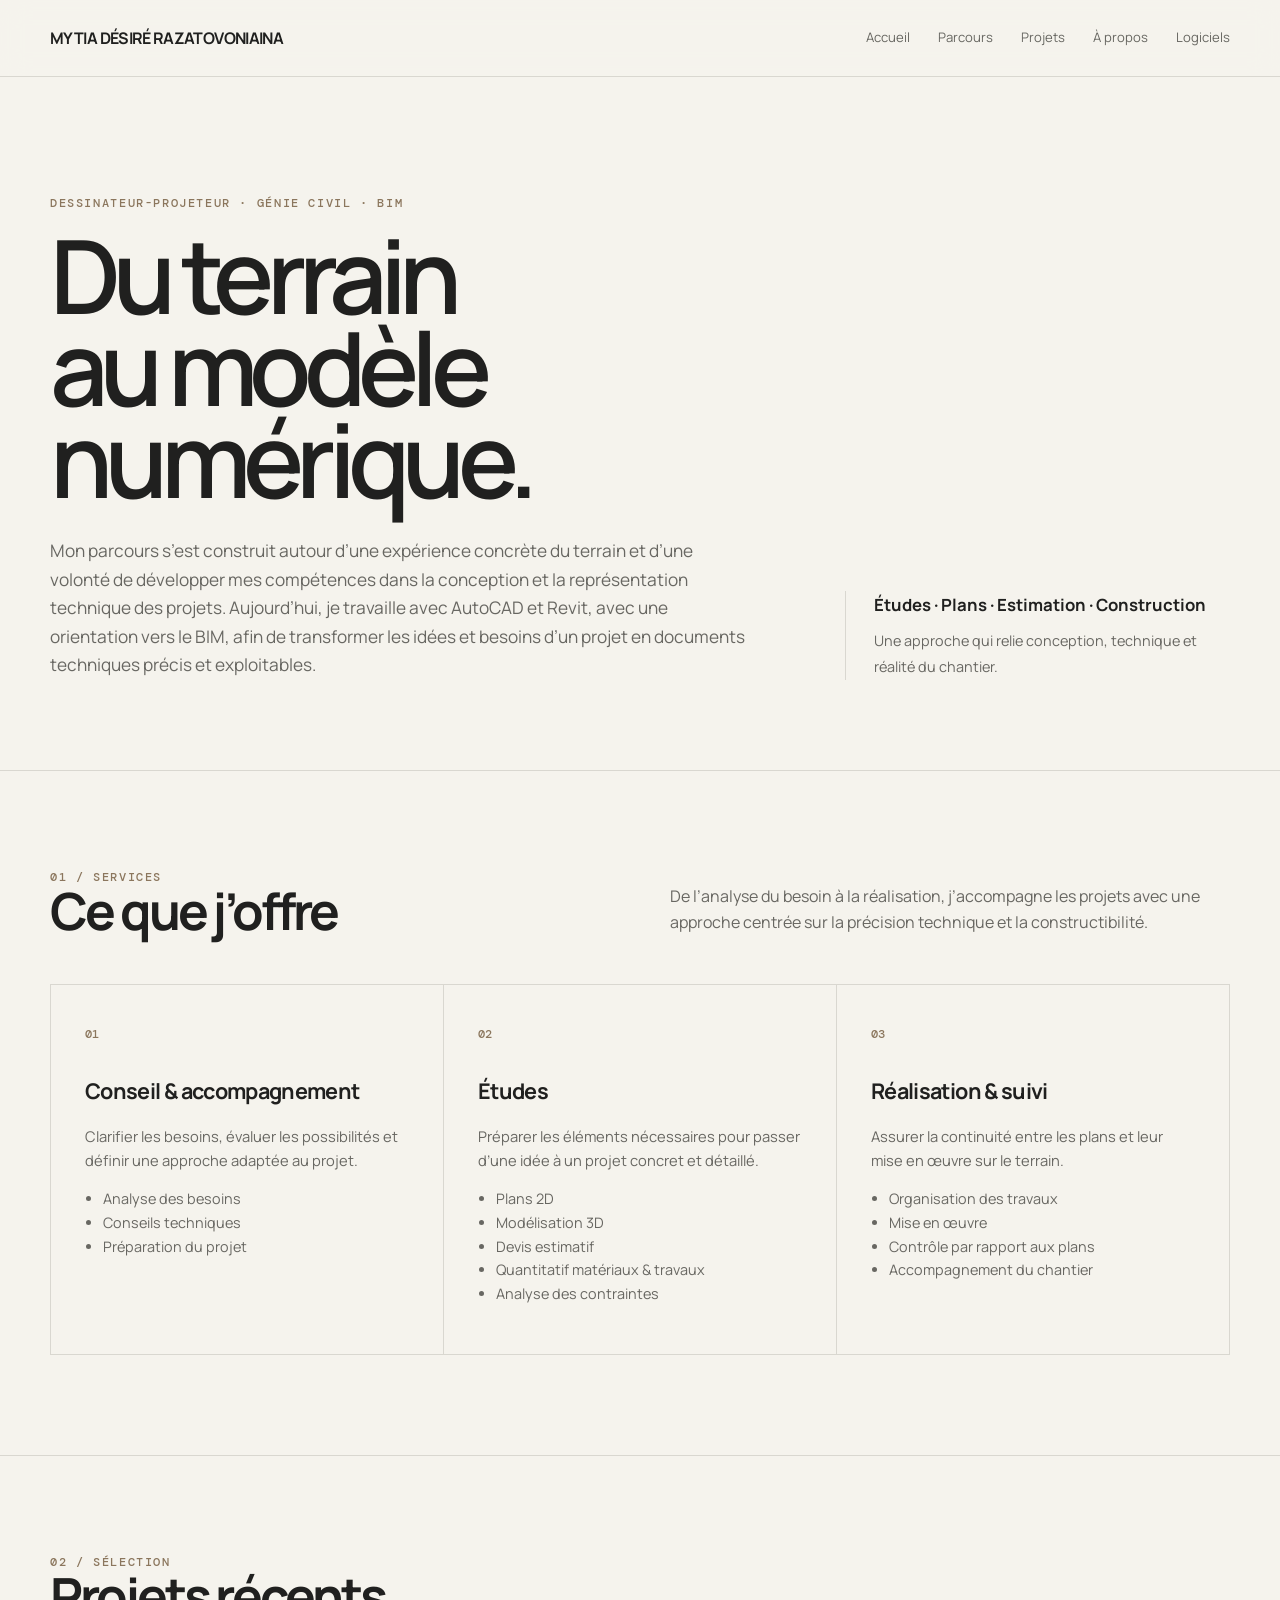
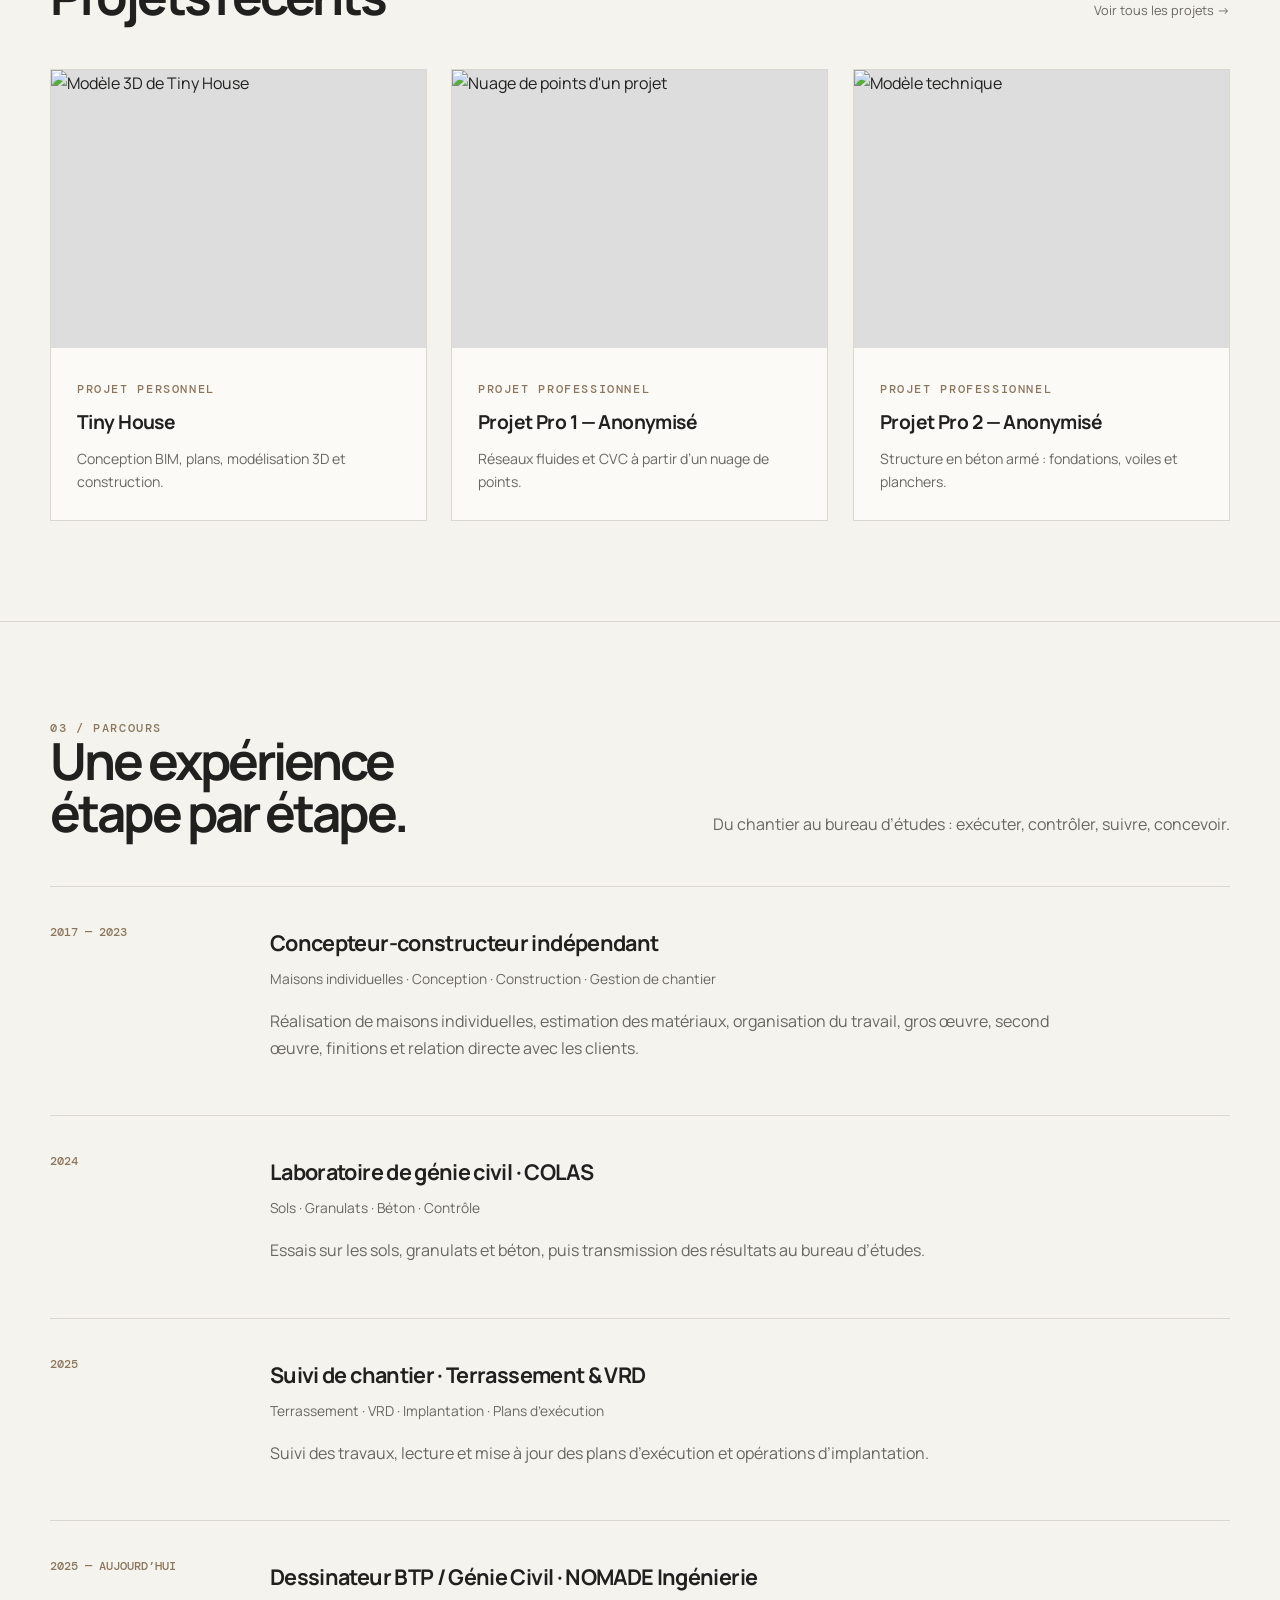
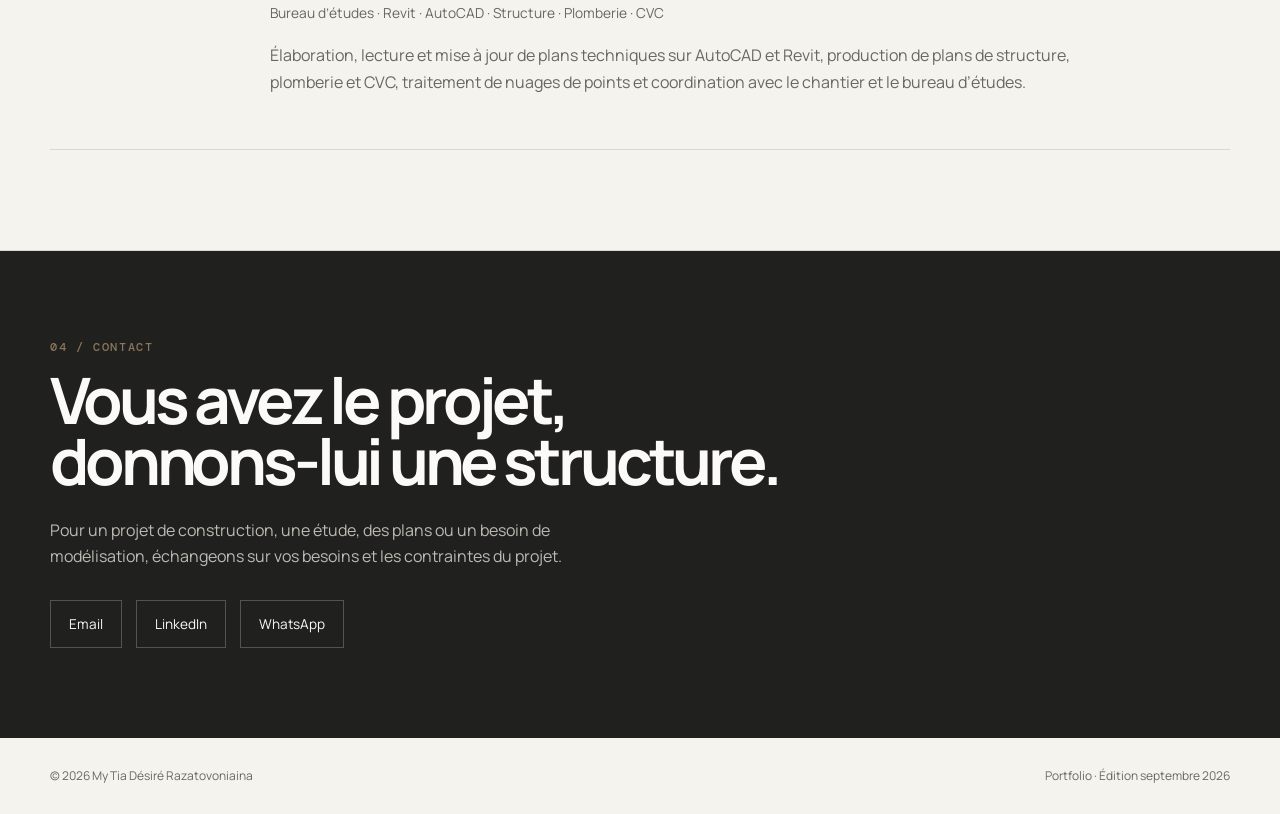
==== index.html @ 53643dbf "Add files via upload" ====
<!doctype html><html lang="fr"><head><meta charset="utf-8"><meta name="viewport" content="width=device-width,initial-scale=1"><meta name="description" content="Portfolio de My Tia Désiré Razatovoniaina — Dessinateur-Projeteur en Génie Civil, AutoCAD, Revit et BIM."><title>Portfolio — My Tia Désiré Razatovoniaina</title><link rel="stylesheet" href="style.css"></head><body>
<nav><div class="container nav-inner">
<a class="brand" href="index.html">MY TIA DÉSIRÉ RAZATOVONIAINA</a>
<div class="nav-links">
<a href="index.html">Accueil</a><a href="parcours.html">Parcours</a><a href="projets.html">Projets</a><a href="apropos.html">À propos</a><a href="logiciels.html">Logiciels</a>
</div></div></nav>
<header class="hero"><div class="container hero-grid">
<div><div class="kicker">Dessinateur-Projeteur · Génie Civil · BIM</div>
<h1>Du terrain<br>au modèle<br>numérique.</h1>
<p>Mon parcours s’est construit autour d’une expérience concrète du terrain et d’une volonté de développer mes compétences dans la conception et la représentation technique des projets. Aujourd’hui, je travaille avec AutoCAD et Revit, avec une orientation vers le BIM, afin de transformer les idées et besoins d’un projet en documents techniques précis et exploitables.</p></div>
<div class="hero-side"><strong>Études · Plans · Estimation · Construction</strong><span>Une approche qui relie conception, technique et réalité du chantier.</span></div>
</div></header>

<section class="section"><div class="container">
<div class="section-head"><div><div class="kicker">01 / Services</div><h2>Ce que j’offre</h2></div><p class="section-intro">De l’analyse du besoin à la réalisation, j’accompagne les projets avec une approche centrée sur la précision technique et la constructibilité.</p></div>
<div class="services">
<div class="service"><span class="number">01</span><h3>Conseil & accompagnement</h3><p>Clarifier les besoins, évaluer les possibilités et définir une approche adaptée au projet.</p><ul><li>Analyse des besoins</li><li>Conseils techniques</li><li>Préparation du projet</li></ul></div>
<div class="service"><span class="number">02</span><h3>Études</h3><p>Préparer les éléments nécessaires pour passer d’une idée à un projet concret et détaillé.</p><ul><li>Plans 2D</li><li>Modélisation 3D</li><li>Devis estimatif</li><li>Quantitatif matériaux & travaux</li><li>Analyse des contraintes</li></ul></div>
<div class="service"><span class="number">03</span><h3>Réalisation & suivi</h3><p>Assurer la continuité entre les plans et leur mise en œuvre sur le terrain.</p><ul><li>Organisation des travaux</li><li>Mise en œuvre</li><li>Contrôle par rapport aux plans</li><li>Accompagnement du chantier</li></ul></div>
</div></div></section>

<section class="section"><div class="container">
<div class="section-head"><div><div class="kicker">02 / Sélection</div><h2>Projets récents</h2></div><a class="back" href="projets.html">Voir tous les projets →</a></div>
<div class="projects">
<a class="project-card" href="tiny-house.html"><div class="project-image"><img src="assets/Screenshot_2026-09-23_083525_.png" alt="Modèle 3D de Tiny House"></div><div class="project-body"><span class="kicker">Projet personnel</span><h3>Tiny House</h3><p>Conception BIM, plans, modélisation 3D et construction.</p></div></a>
<a class="project-card" href="pro1.html"><div class="project-image"><img src="assets/WhatsApp_Image_2026-09-22_at_6.00.35_PM.jpeg" alt="Nuage de points d'un projet"></div><div class="project-body"><span class="kicker">Projet professionnel</span><h3>Projet Pro 1 — Anonymisé</h3><p>Réseaux fluides et CVC à partir d’un nuage de points.</p></div></a>
<a class="project-card" href="pro2.html"><div class="project-image"><img src="assets/Screenshot_2026-09-23_093949.png" alt="Modèle technique"></div><div class="project-body"><span class="kicker">Projet professionnel</span><h3>Projet Pro 2 — Anonymisé</h3><p>Structure en béton armé : fondations, voiles et planchers.</p></div></a>
</div></div></section>

<section class="section"><div class="container">
<div class="section-head"><div><div class="kicker">03 / Parcours</div><h2>Une expérience<br>étape par étape.</h2></div><p class="section-intro">Du chantier au bureau d’études : exécuter, contrôler, suivre, concevoir.</p></div>
<div class="timeline">
<div class="timeline-item"><span class="year">2017 — 2023</span><div><h3>Concepteur-constructeur indépendant</h3><div class="meta">Maisons individuelles · Conception · Construction · Gestion de chantier</div><p>Réalisation de maisons individuelles, estimation des matériaux, organisation du travail, gros œuvre, second œuvre, finitions et relation directe avec les clients.</p></div></div>
<div class="timeline-item"><span class="year">2024</span><div><h3>Laboratoire de génie civil · COLAS</h3><div class="meta">Sols · Granulats · Béton · Contrôle</div><p>Essais sur les sols, granulats et béton, puis transmission des résultats au bureau d’études.</p></div></div>
<div class="timeline-item"><span class="year">2025</span><div><h3>Suivi de chantier · Terrassement & VRD</h3><div class="meta">Terrassement · VRD · Implantation · Plans d’exécution</div><p>Suivi des travaux, lecture et mise à jour des plans d’exécution et opérations d’implantation.</p></div></div>
<div class="timeline-item"><span class="year">2025 — aujourd’hui</span><div><h3>Dessinateur BTP / Génie Civil · NOMADE Ingénierie</h3><div class="meta">Bureau d’études · Revit · AutoCAD · Structure · Plomberie · CVC</div><p>Élaboration, lecture et mise à jour de plans techniques sur AutoCAD et Revit, production de plans de structure, plomberie et CVC, traitement de nuages de points et coordination avec le chantier et le bureau d’études.</p></div></div>
</div></div></section>

<section class="cta"><div class="container"><div class="kicker">04 / Contact</div><h2>Vous avez le projet,<br>donnons-lui une structure.</h2><p>Pour un projet de construction, une étude, des plans ou un besoin de modélisation, échangeons sur vos besoins et les contraintes du projet.</p>
<div class="contact-links"><a href="mailto:mytiarazatovoniaina27@gmail.com">Email</a><a href="#" aria-label="https://www.linkedin.com/in/my-razatovoniaina-96339a3a8/">LinkedIn</a><a href="#" aria-label="https://wa.me/+261329286800">WhatsApp</a></div></div></section>
<footer class="container"><span>© 2026 My Tia Désiré Razatovoniaina</span><span>Portfolio · Édition septembre 2026</span></footer>  <script src="motion.js"></script>
</body></html>
---- style.css ----
@import url('https://fonts.googleapis.com/css2?family=DM+Mono:wght@400;500&family=Manrope:wght@400;500;600;700&display=swap');

:root{
  --ink:#20201f;
  --muted:#686762;
  --line:#d9d7d0;
  --paper:#f5f3ed;
  --white:#fbfaf7;
  --accent:#8b765d;
  --dark:#20201f;
  --max:1180px;
}
*{box-sizing:border-box}
html{scroll-behavior:smooth}
body{margin:0;background:var(--paper);color:var(--ink);font-family:Manrope,Arial,sans-serif;line-height:1.65}
a{color:inherit}
img{max-width:100%;display:block}
.container{width:min(var(--max),calc(100% - 48px));margin:auto}
nav{position:sticky;top:0;z-index:10;background:rgba(245,243,237,.92);backdrop-filter:blur(14px);border-bottom:1px solid var(--line)}
.nav-inner{height:76px;display:flex;align-items:center;justify-content:space-between}
.brand{font-weight:700;letter-spacing:-.04em;text-decoration:none}
.nav-links{display:flex;gap:28px;font-size:.82rem}
.nav-links a{text-decoration:none;color:var(--muted)}
.nav-links a:hover{color:var(--ink)}
.kicker{font:500 .72rem/1.2 'DM Mono',monospace;text-transform:uppercase;letter-spacing:.14em;color:var(--accent)}
.hero{padding:120px 0 90px;border-bottom:1px solid var(--line)}
.hero-grid{display:grid;grid-template-columns:1.3fr .7fr;gap:80px;align-items:end}
h1{font-size:clamp(3.6rem,8vw,7.6rem);line-height:.9;letter-spacing:-.075em;margin:18px 0 32px;font-weight:600}
.hero p{font-size:1.08rem;max-width:700px;color:var(--muted);margin:0}
.hero-side{border-left:1px solid var(--line);padding-left:28px}
.hero-side strong{display:block;font-size:1.05rem;margin-bottom:8px}
.hero-side span{color:var(--muted);font-size:.9rem}
.section{padding:100px 0;border-bottom:1px solid var(--line)}
.section-head{display:flex;justify-content:space-between;gap:40px;align-items:end;margin-bottom:48px}
.section h2{font-size:clamp(2rem,4vw,4rem);letter-spacing:-.06em;line-height:1;margin:0}
.section-intro{max-width:560px;color:var(--muted);margin:0}
.services{display:grid;grid-template-columns:repeat(3,1fr);gap:1px;background:var(--line);border:1px solid var(--line)}
.service{background:var(--paper);padding:34px}
.number{font:500 .72rem 'DM Mono',monospace;color:var(--accent)}
.service h3{font-size:1.35rem;letter-spacing:-.03em;margin:28px 0 12px}
.service p{color:var(--muted);font-size:.92rem}
.service ul{padding-left:18px;color:var(--muted);font-size:.9rem}
.projects{display:grid;grid-template-columns:repeat(12,1fr);gap:24px}
.project-card{grid-column:span 4;background:var(--white);border:1px solid var(--line);text-decoration:none;overflow:hidden;transition:transform .25s ease,box-shadow .25s ease}
.project-card:hover{transform:translateY(-5px);box-shadow:0 16px 40px rgba(32,32,31,.08)}
.project-image{aspect-ratio:1.35;background:#ddd;overflow:hidden}
.project-image img{width:100%;height:100%;object-fit:cover}
.project-body{padding:26px}
.project-body h3{margin:7px 0 8px;font-size:1.2rem;letter-spacing:-.03em}
.project-body p{margin:0;color:var(--muted);font-size:.88rem}
.timeline{position:relative;margin-top:40px}
.timeline-item{display:grid;grid-template-columns:170px 1fr;gap:50px;padding:38px 0;border-top:1px solid var(--line)}
.timeline-item:last-child{border-bottom:1px solid var(--line)}
.year{font:500 .72rem 'DM Mono',monospace;color:var(--accent);text-transform:uppercase}
.timeline h3{margin:0 0 7px;font-size:1.35rem;letter-spacing:-.03em}
.timeline .meta{color:var(--muted);font-size:.86rem;margin-bottom:18px}
.timeline p{color:var(--muted);max-width:800px}
.about-grid{display:grid;grid-template-columns:1fr 1fr;gap:80px}
.about-grid h3{font-size:1.4rem;letter-spacing:-.03em}
.about-grid p{color:var(--muted)}
.principles{display:grid;grid-template-columns:repeat(3,1fr);gap:20px;margin-top:36px}
.principle{padding-top:18px;border-top:1px solid var(--line)}
.principle strong{display:block;margin-bottom:8px}
.principle span{color:var(--muted);font-size:.88rem}
.software{display:grid;grid-template-columns:repeat(4,1fr);gap:14px}
.tool{background:var(--white);border:1px solid var(--line);padding:22px;min-height:130px;display:flex;flex-direction:column;justify-content:space-between}
.tool img{height:45px;width:100%;object-fit:contain;object-position:left center}
.tool span{font-size:.78rem;color:var(--muted)}
.cta{background:var(--dark);color:var(--white);padding:90px 0}
.cta h2{font-size:clamp(2.4rem,5vw,5rem);letter-spacing:-.065em;line-height:.95;margin:15px 0 25px}
.cta p{color:#bdbab3;max-width:600px}
.contact-links{display:flex;gap:14px;flex-wrap:wrap;margin-top:30px}
.contact-links a{border:1px solid #55534f;padding:12px 18px;text-decoration:none;font-size:.85rem}
footer{padding:28px 0;color:var(--muted);font-size:.75rem;display:flex;justify-content:space-between}
.detail-hero{padding:90px 0 60px;border-bottom:1px solid var(--line)}
.detail-hero h1{font-size:clamp(3rem,7vw,6.5rem);max-width:950px;margin-bottom:20px}
.detail-hero p{max-width:750px;color:var(--muted);font-size:1.05rem}
.detail-grid{display:grid;grid-template-columns:2fr 1fr;gap:70px;padding:70px 0}
.detail-main img{margin:20px 0 45px;border:1px solid var(--line)}
.detail-side{border-left:1px solid var(--line);padding-left:28px;height:max-content}
.detail-side div{padding:15px 0;border-bottom:1px solid var(--line)}
.detail-side small{display:block;color:var(--muted);font:500 .65rem 'DM Mono',monospace;text-transform:uppercase;margin-bottom:4px}
.back{display:inline-block;margin-top:25px;text-decoration:none;font-size:.8rem;color:var(--muted)}
@media(max-width:800px){
  .container{width:min(var(--max),calc(100% - 30px))}
  .nav-inner{height:66px}.nav-links{gap:14px;font-size:.7rem}.brand{font-size:.9rem}
  .hero{padding:80px 0}.hero-grid,.about-grid,.detail-grid{grid-template-columns:1fr;gap:40px}
  .hero-side{border-left:0;border-top:1px solid var(--line);padding:22px 0 0}
  .services{grid-template-columns:1fr}.projects{grid-template-columns:1fr}.project-card{grid-column:span 1}
  .timeline-item{grid-template-columns:1fr;gap:8px}.principles{grid-template-columns:1fr}.software{grid-template-columns:repeat(2,1fr)}
  .section{padding:70px 0}.section-head{display:block}.section-intro{margin-top:20px}
  footer{display:block}.detail-side{border-left:0;border-top:1px solid var(--line);padding:25px 0 0}
}


/* Portfolio resources: CV, project galleries, PDFs and IFC files */
.resource-block{margin-top:48px;padding-top:32px;border-top:1px solid rgba(31,30,27,.18)}
.resource-block h2{margin:0 0 12px;font-size:clamp(1.6rem,3vw,2.4rem)}
.resource-block p{max-width:720px}
.resource-actions{display:flex;gap:12px;flex-wrap:wrap;margin-top:20px}
.resource-btn{display:inline-flex;align-items:center;gap:8px;padding:12px 18px;border:1px solid #2b2925;text-decoration:none;color:inherit;font-weight:600}
.resource-btn.primary{background:#2b2925;color:#f4f0e8}
.project-gallery{display:grid;grid-template-columns:repeat(2,minmax(0,1fr));gap:18px;margin-top:24px}
.project-gallery figure{margin:0}
.project-gallery figure:first-child{grid-column:1/-1}
.project-gallery img{width:100%;height:100%;max-height:560px;object-fit:cover;display:block}
.project-gallery figcaption{font-size:.82rem;opacity:.65;margin-top:8px}
.pdf-frame{width:100%;height:720px;border:1px solid rgba(31,30,27,.18);margin-top:22px;background:#fff}
.cv-callout{margin-top:72px;padding:34px;border:1px solid rgba(31,30,27,.18);display:grid;grid-template-columns:1fr auto;gap:28px;align-items:center}
.cv-callout h2{margin:4px 0 8px}
.cv-callout p{margin:0;max-width:680px}
@media(max-width:760px){.project-gallery{grid-template-columns:1fr}.project-gallery figure:first-child{grid-column:auto}.pdf-frame{height:520px}.cv-callout{grid-template-columns:1fr}}


/* ===== Portfolio motion layer ===== */
:root {
  --motion-accent: #8b6f58;
  --motion-ink: #282522;
  --motion-soft: rgba(139, 111, 88, .18);
}

/* Elements are only hidden after JS confirms motion is active. */
.motion-ready .reveal-on-scroll {
  opacity: 0;
  transform: translate3d(0, 28px, 0);
  transition:
    opacity .72s cubic-bezier(.2,.7,.2,1),
    transform .72s cubic-bezier(.2,.7,.2,1);
  transition-delay: var(--reveal-delay, 0ms);
  will-change: opacity, transform;
}
.motion-ready .reveal-on-scroll.reveal-left {
  transform: translate3d(-34px, 0, 0);
}
.motion-ready .reveal-on-scroll.reveal-right {
  transform: translate3d(34px, 0, 0);
}
.motion-ready .reveal-on-scroll.is-visible {
  opacity: 1;
  transform: translate3d(0,0,0);
}

/* Hero entrance */
.motion-ready .hero-motion {
  opacity: 0;
  transform: translate3d(0, 20px, 0);
  animation: heroEnter .8s cubic-bezier(.2,.7,.2,1) forwards;
  animation-delay: var(--hero-delay, 80ms);
}
@keyframes heroEnter {
  to { opacity: 1; transform: translate3d(0,0,0); }
}

/* Tactile cards / images / resource buttons */
.motion-hover {
  transition: transform .32s cubic-bezier(.2,.7,.2,1), box-shadow .32s ease;
}
@media (hover:hover) and (pointer:fine) {
  .motion-hover:hover {
    transform: translateY(-5px);
  }
  .motion-image {
    overflow: hidden;
  }
  .motion-image img,
  img.motion-image {
    transition: transform .65s cubic-bezier(.2,.7,.2,1);
  }
  .motion-image:hover img,
  img.motion-image:hover {
    transform: scale(1.025);
  }
}

/* Custom cursor — desktop only */
.motion-cursor-dot,
.motion-cursor-ring {
  position: fixed;
  left: 0;
  top: 0;
  pointer-events: none;
  z-index: 99999;
  border-radius: 999px;
  opacity: 0;
  transform: translate(-50%, -50%);
}
.motion-cursor-dot {
  width: 7px;
  height: 7px;
  background: var(--motion-ink);
}
.motion-cursor-ring {
  width: 34px;
  height: 34px;
  border: 1px solid var(--motion-accent);
  background: var(--motion-soft);
  transition: width .2s ease, height .2s ease, background .2s ease, border-color .2s ease;
}
.cursor-active .motion-cursor-dot,
.cursor-active .motion-cursor-ring { opacity: 1; }
.cursor-link .motion-cursor-ring {
  width: 50px;
  height: 50px;
  background: rgba(139,111,88,.10);
}
@media (hover:hover) and (pointer:fine) {
  body.custom-cursor,
  body.custom-cursor a,
  body.custom-cursor button { cursor: none; }
}

/* Very light image drift, driven by JS */
.motion-parallax {
  transform: translate3d(0, var(--parallax-y, 0px), 0);
  will-change: transform;
}

@media (prefers-reduced-motion: reduce) {
  .motion-ready .reveal-on-scroll,
  .motion-ready .hero-motion,
  .motion-hover,
  .motion-image,
  .motion-parallax {
    opacity: 1 !important;
    transform: none !important;
    animation: none !important;
    transition: none !important;
  }
  .motion-cursor-dot, .motion-cursor-ring { display: none !important; }
}
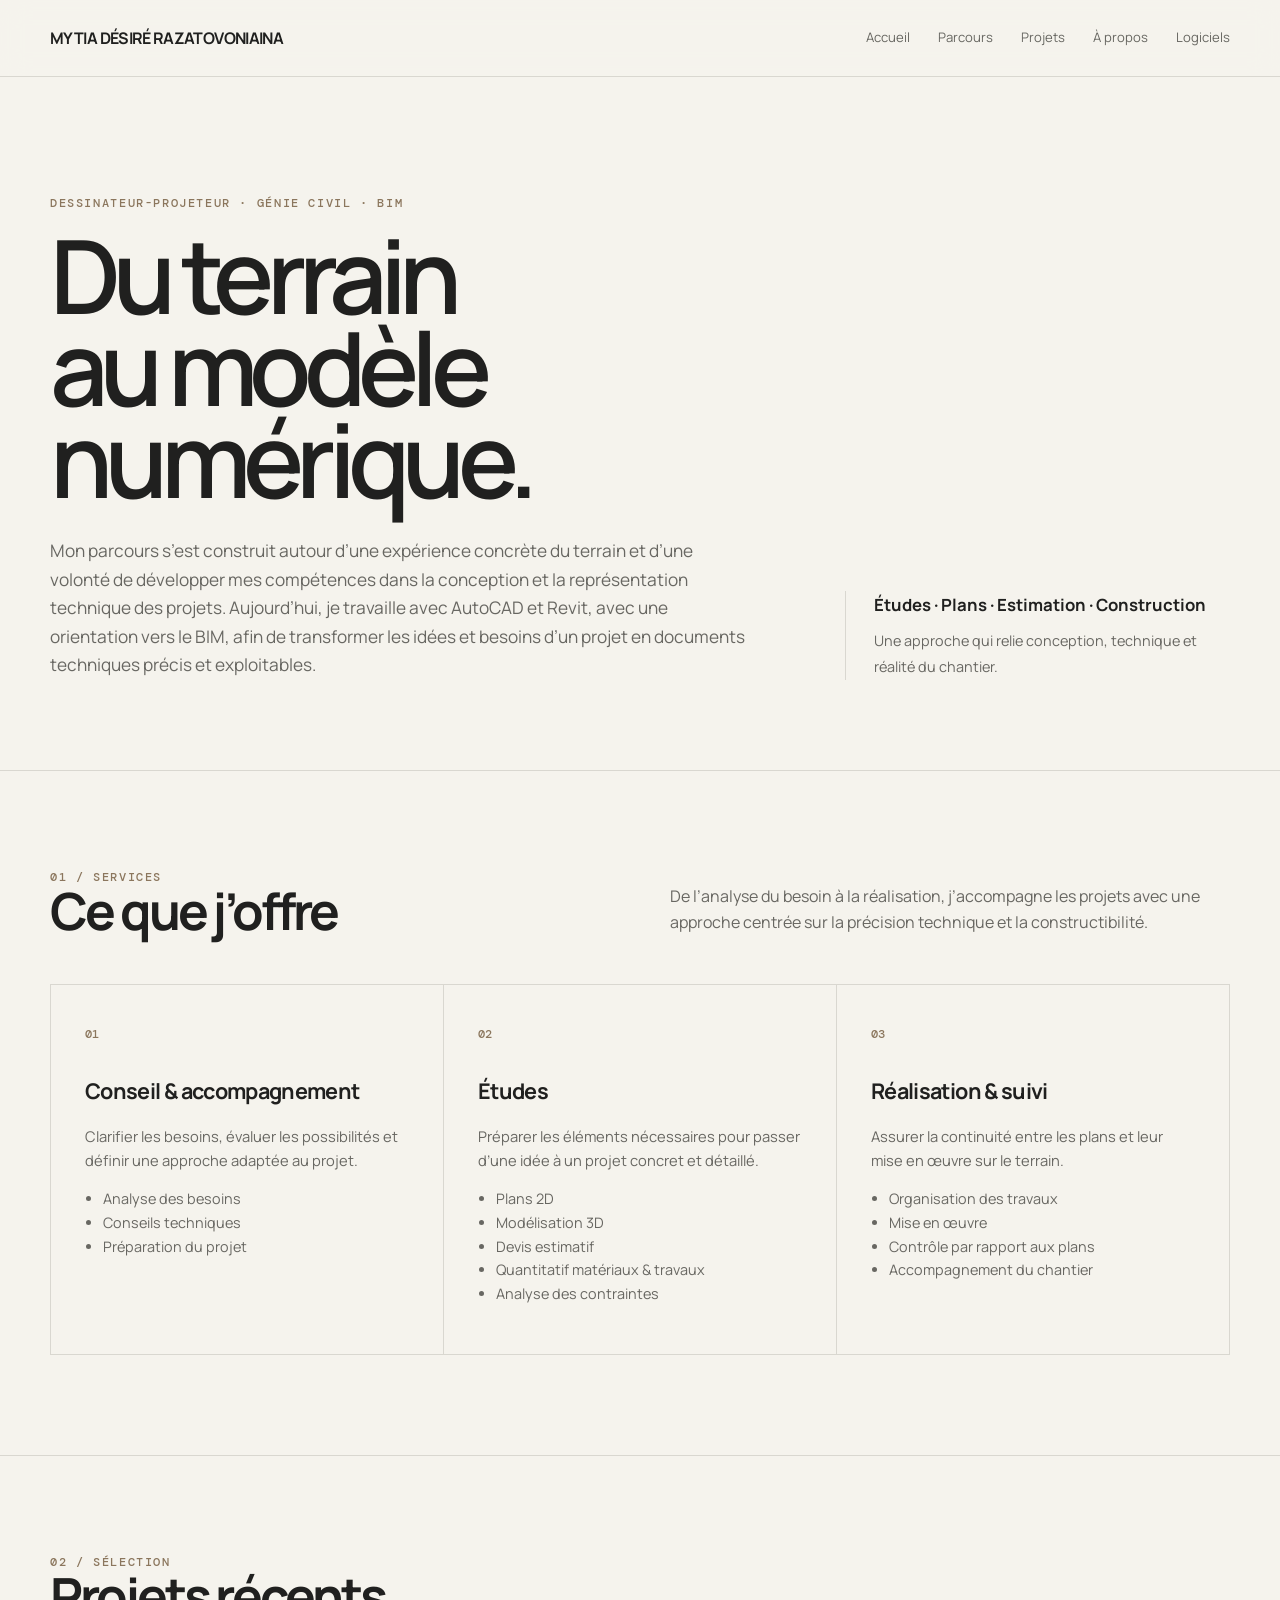
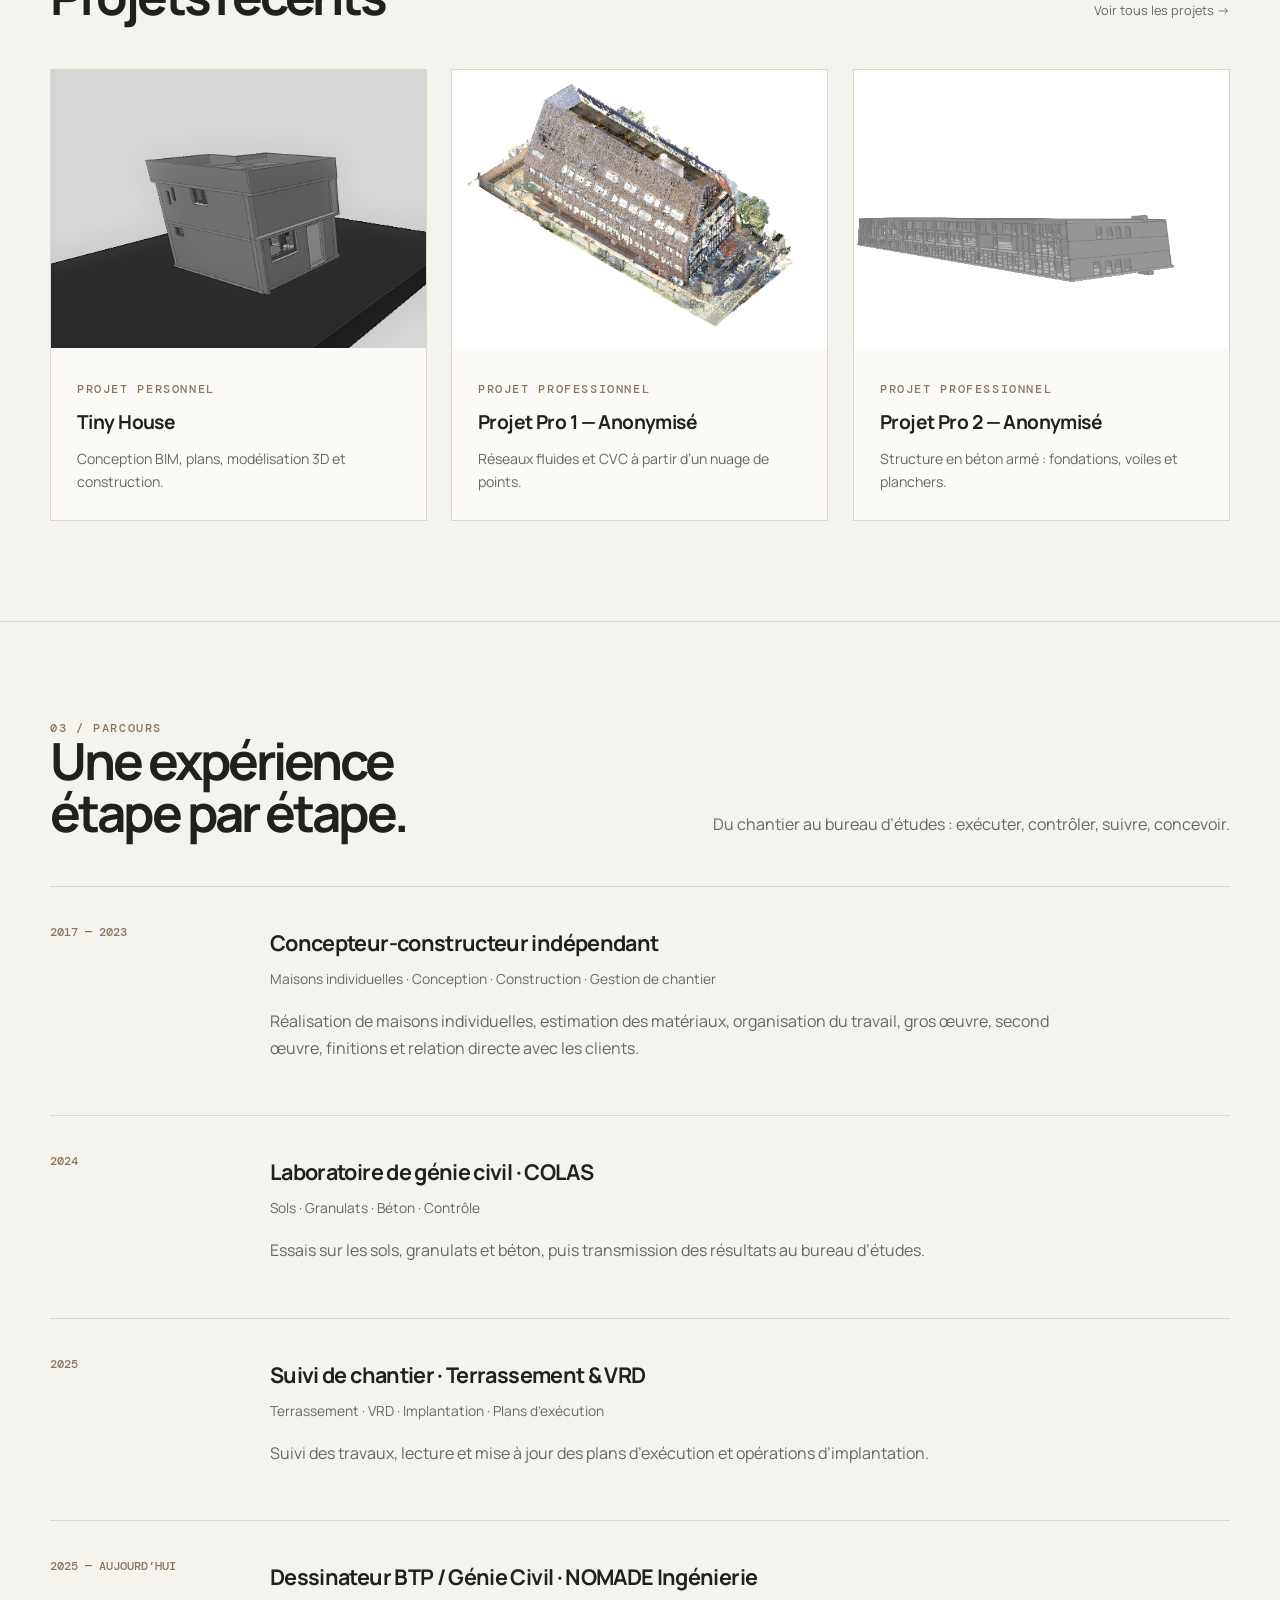
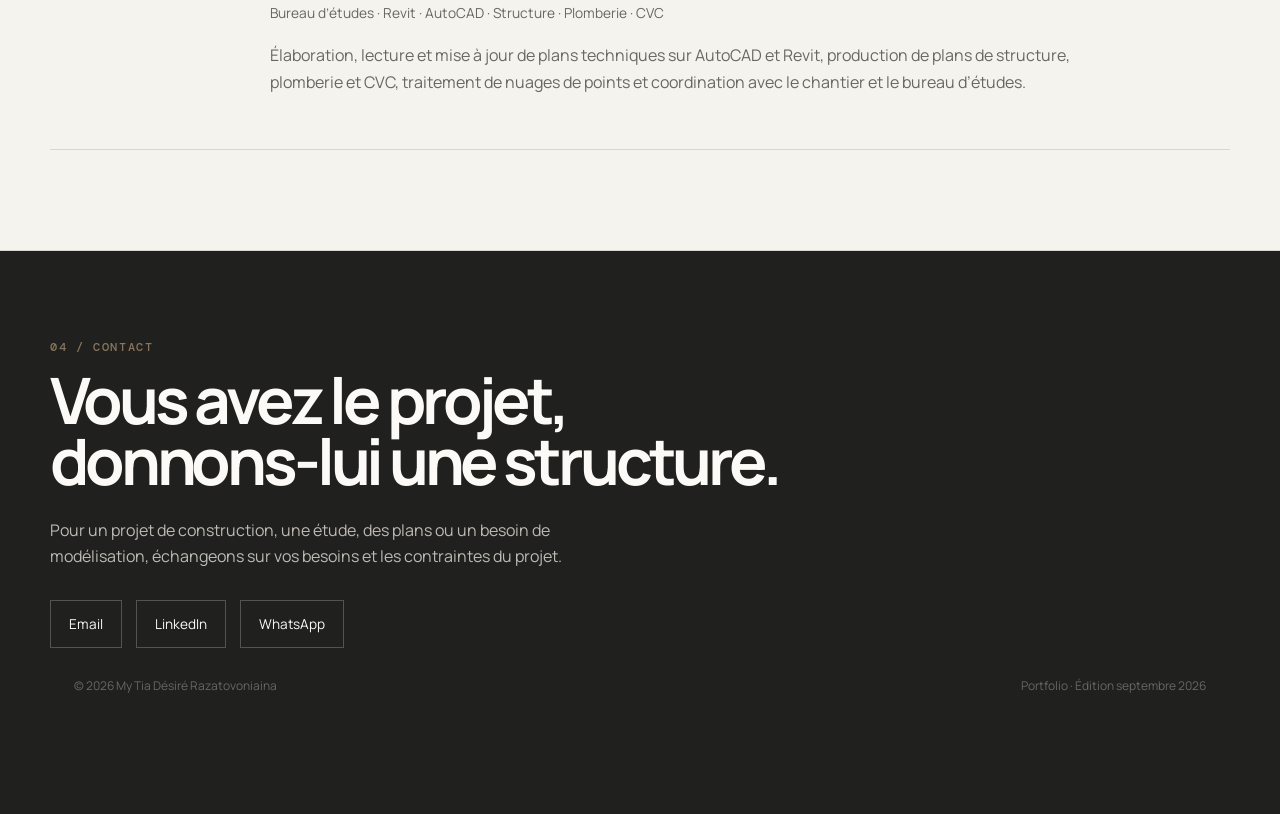
==== commit 4b05ff34: "Update index.html" ====
--- a/index.html
+++ b/index.html
@@ -37,6 +37,10 @@
 </div></div></section>
 
 <section class="cta"><div class="container"><div class="kicker">04 / Contact</div><h2>Vous avez le projet,<br>donnons-lui une structure.</h2><p>Pour un projet de construction, une étude, des plans ou un besoin de modélisation, échangeons sur vos besoins et les contraintes du projet.</p>
-<div class="contact-links"><a href="mailto:mytiarazatovoniaina27@gmail.com">Email</a><a href="#" aria-label="https://www.linkedin.com/in/my-razatovoniaina-96339a3a8/">LinkedIn</a><a href="#" aria-label="https://wa.me/+261329286800">WhatsApp</a></div></div></section>
+<div class="contact-links">
+  <a href="mailto:mytiarazatovoniaina27@gmail.com">Email</a>
+  <a href="https://www.linkedin.com/in/my-razatovoniaina-96339a3a8/" target="_blank" rel="noopener noreferrer">LinkedIn</a>
+  <a href="https://wa.me/261329286800" target="_blank" rel="noopener noreferrer">WhatsApp</a>
+</div>
 <footer class="container"><span>© 2026 My Tia Désiré Razatovoniaina</span><span>Portfolio · Édition septembre 2026</span></footer>  <script src="motion.js"></script>
-</body></html>+</body></html>
